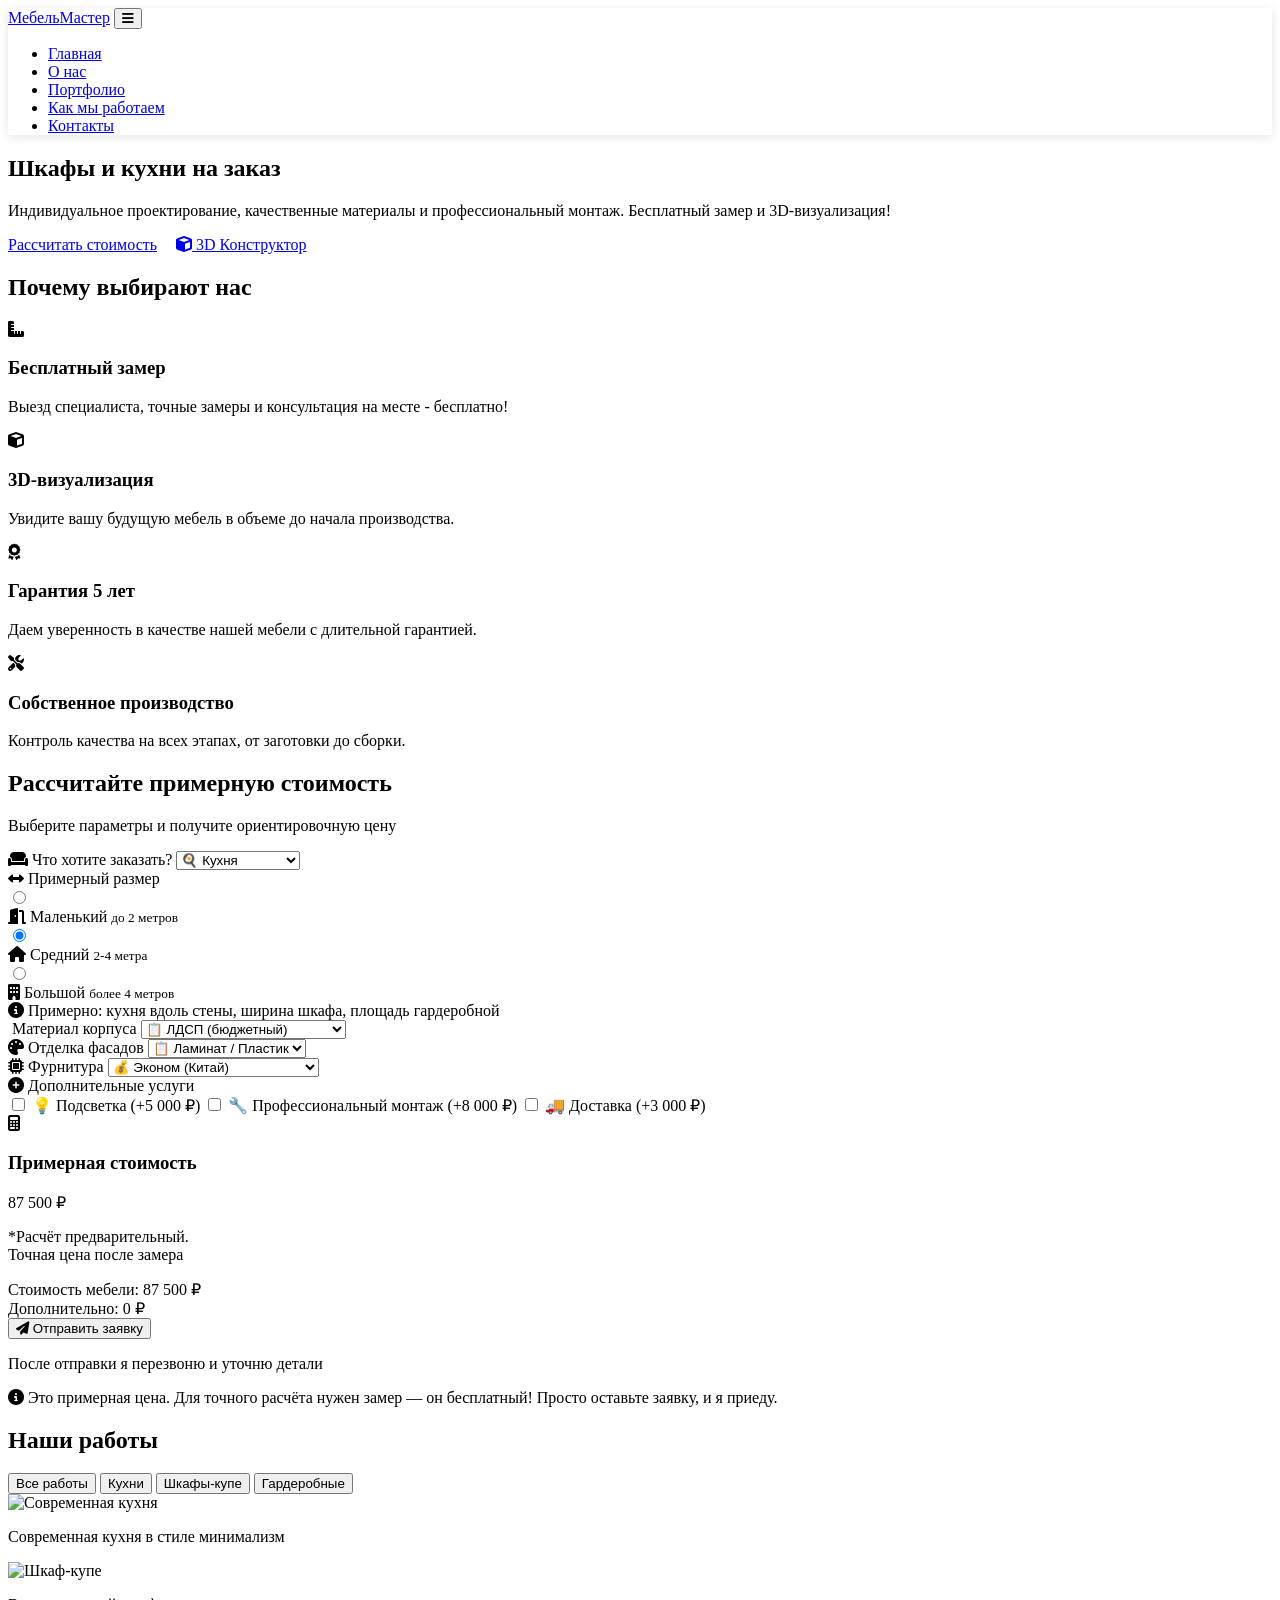
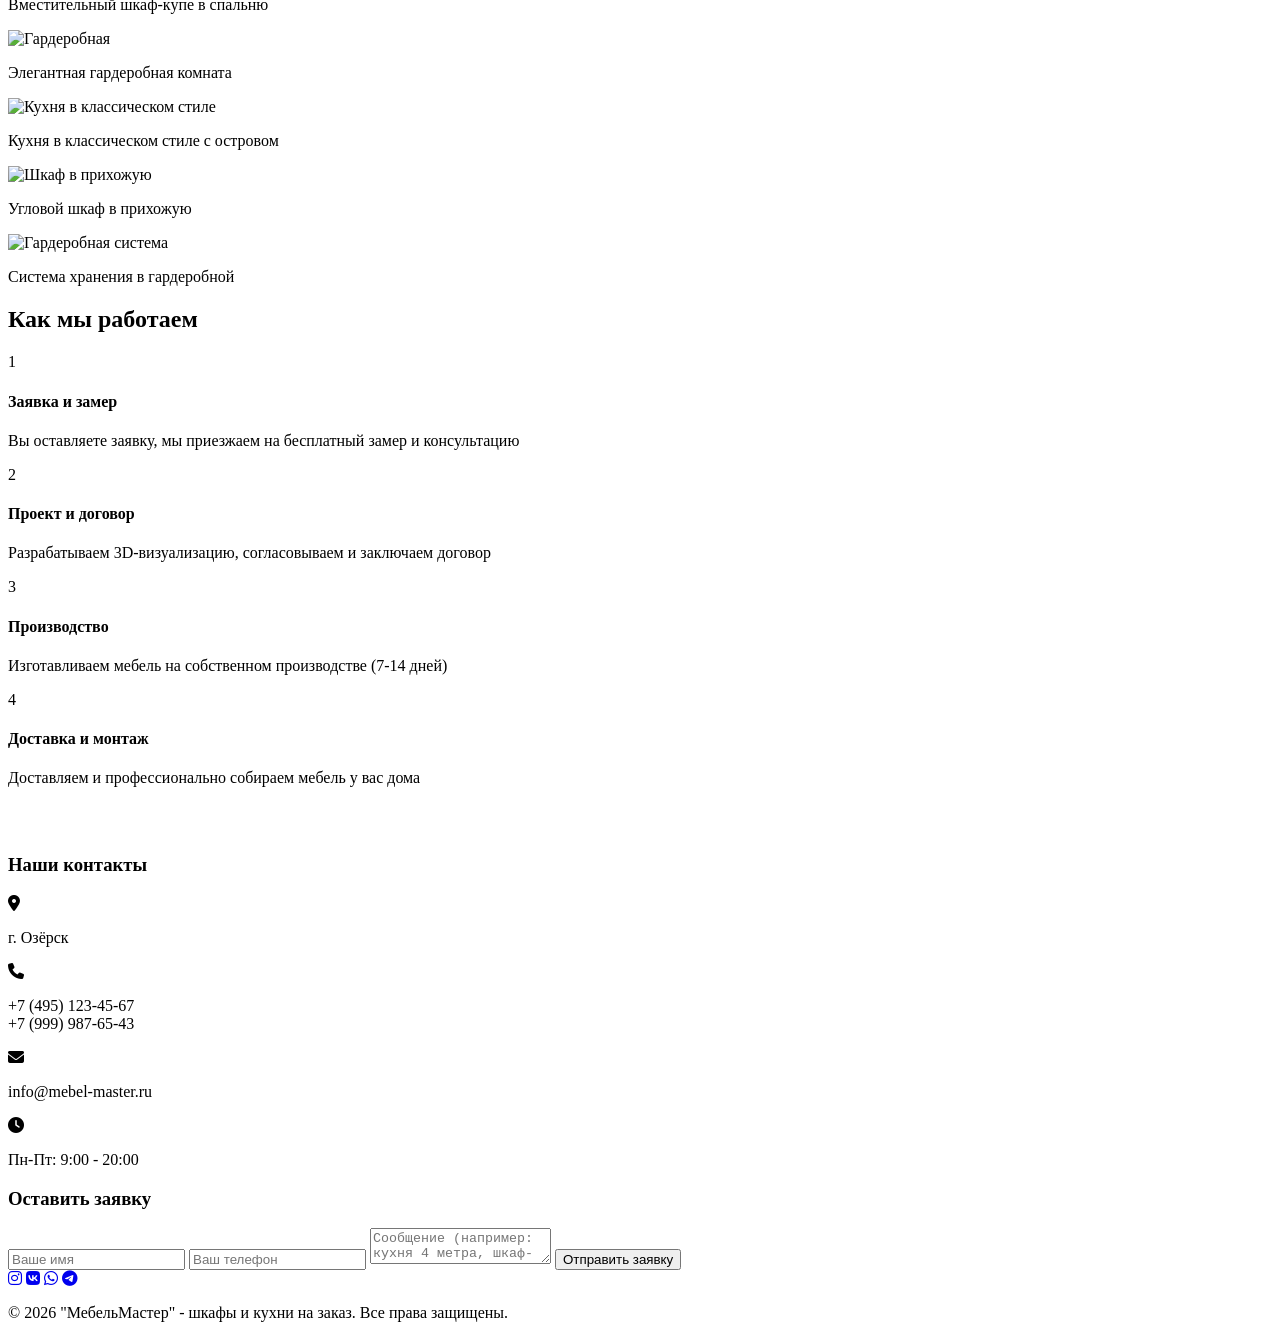
==== index.html @ 9da6928b "Change css ref" ====
<!DOCTYPE html>
<html lang="ru">
<head>
    <meta charset="UTF-8">
    <meta name="viewport" content="width=device-width, initial-scale=1.0">
    <title>МебельМастер - Шкафы и кухни на заказ</title>
    <link rel="stylesheet" href="https://cdnjs.cloudflare.com/ajax/libs/font-awesome/6.4.0/css/all.min.css">
    <link rel="stylesheet" href="CSS/style.css">
</head>
<body>
    <!-- Шапка -->
    <header>
        <div class="container header-container">
            <a href="#" class="logo">Мебель<span>Мастер</span></a>
            
            <button class="mobile-menu-btn" id="mobileMenuBtn">
                <i class="fas fa-bars"></i>
            </button>
            
            <ul class="nav-links" id="navLinks">
                <li><a href="#home">Главная</a></li>
                <li><a href="#about">О нас</a></li>
                <li><a href="#portfolio">Портфолио</a></li>
                <li><a href="#process">Как мы работаем</a></li>
                <li><a href="#contact">Контакты</a></li>
            </ul>
        </div>
    </header>

    <!-- Главный баннер -->
    <section class="hero" id="home">
        <div class="container">
            <h1>Шкафы и кухни на заказ</h1>
            <p>Индивидуальное проектирование, качественные материалы и профессиональный монтаж. Бесплатный замер и 3D-визуализация!</p>
            <a href="#contact" class="btn">Рассчитать стоимость</a>
            <a href="constructor.html" class="btn btn-secondary" style="margin-left: 15px;">
                <i class="fas fa-cube"></i> 3D Конструктор
            </a>
        </div>
    </section>

    <!-- Преимущества -->
    <section class="features" id="about">
        <div class="container">
            <h2 class="section-title">Почему выбирают нас</h2>
            <div class="features-grid">
                <div class="feature-card">
                    <div class="feature-icon">
                        <i class="fas fa-ruler-combined"></i>
                    </div>
                    <h3>Бесплатный замер</h3>
                    <p>Выезд специалиста, точные замеры и консультация на месте - бесплатно!</p>
                </div>
                <div class="feature-card">
                    <div class="feature-icon">
                        <i class="fas fa-cube"></i>
                    </div>
                    <h3>3D-визуализация</h3>
                    <p>Увидите вашу будущую мебель в объеме до начала производства.</p>
                </div>
                <div class="feature-card">
                    <div class="feature-icon">
                        <i class="fas fa-award"></i>
                    </div>
                    <h3>Гарантия 5 лет</h3>
                    <p>Даем уверенность в качестве нашей мебели с длительной гарантией.</p>
                </div>
                <div class="feature-card">
                    <div class="feature-icon">
                        <i class="fas fa-tools"></i>
                    </div>
                    <h3>Собственное производство</h3>
                    <p>Контроль качества на всех этапах, от заготовки до сборки.</p>
                </div>
            </div>
        </div>
    </section>

    <!-- Калькулятор стоимости -->
    <section class="calculator-section" id="calculator">
        <div class="container">
            <h2 class="section-title">Рассчитайте <span class="highlight">примерную стоимость</span></h2>
            <p class="section-subtitle">Выберите параметры и получите ориентировочную цену</p>
            
            <div class="calculator-container">
                <div class="calculator-form">
                    <div class="calc-group">
                        <label for="productType"><i class="fas fa-couch"></i> Что хотите заказать?</label>
                        <select id="productType">
                            <option value="kitchen">🍳 Кухня</option>
                            <option value="wardrobe">🚪 Шкаф-купе</option>
                            <option value="dressing">👗 Гардеробная</option>
                            <option value="hallway">🚪 Прихожая</option>
                        </select>
                    </div>
                    
                    <div class="calc-group">
                        <label><i class="fas fa-arrows-alt-h"></i> Примерный размер</label>
                        <div class="size-options">
                            <label class="size-option">
                                <input type="radio" name="sizeRadio" value="small" data-size="2">
                                <div class="size-option-content">
                                    <i class="fas fa-door-open"></i>
                                    <span>Маленький</span>
                                    <small>до 2 метров</small>
                                </div>
                            </label>
                            <label class="size-option">
                                <input type="radio" name="sizeRadio" value="medium" data-size="3.5" checked>
                                <div class="size-option-content">
                                    <i class="fas fa-home"></i>
                                    <span>Средний</span>
                                    <small>2-4 метра</small>
                                </div>
                            </label>
                            <label class="size-option">
                                <input type="radio" name="sizeRadio" value="large" data-size="6">
                                <div class="size-option-content">
                                    <i class="fas fa-building"></i>
                                    <span>Большой</span>
                                    <small>более 4 метров</small>
                                </div>
                            </label>
                        </div>
                        <div class="size-hint">
                            <i class="fas fa-info-circle"></i>
                            <span>Примерно: кухня вдоль стены, ширина шкафа, площадь гардеробной</span>
                        </div>
                    </div>
                    
                    <div class="calc-group">
                        <label for="material"><i class="fas fa-wood"></i> Материал корпуса</label>
                        <select id="material">
                            <option value="ldsp">📋 ЛДСП (бюджетный)</option>
                            <option value="mdf">✨ МДФ (качественный)</option>
                            <option value="massive">🌳 Массив дерева (премиум)</option>
                        </select>
                    </div>
                    
                    <div class="calc-group">
                        <label for="facade"><i class="fas fa-palette"></i> Отделка фасадов</label>
                        <select id="facade">
                            <option value="ldsp">📋 Ламинат / Пластик</option>
                            <option value="mdf_pvc">🎨 Пленка ПВХ</option>
                            <option value="mdf_enamel">✨ Краска (эмаль)</option>
                            <option value="glass">🪞 Стекло / Зеркало</option>
                        </select>
                    </div>
                    
                    <div class="calc-group">
                        <label for="fittings"><i class="fas fa-microchip"></i> Фурнитура</label>
                        <select id="fittings">
                            <option value="economy">💰 Эконом (Китай)</option>
                            <option value="standard">⭐ Стандарт (Турция/Польша)</option>
                            <option value="premium">💎 Премиум (Blum, Hettich)</option>
                        </select>
                    </div>
                    
                    <div class="calc-group">
                        <label><i class="fas fa-plus-circle"></i> Дополнительные услуги</label>
                        <div class="checkbox-group">
                            <label class="checkbox-label">
                                <input type="checkbox" id="lighting"> 💡 Подсветка (+5 000 ₽)
                            </label>
                            <label class="checkbox-label">
                                <input type="checkbox" id="installation"> 🔧 Профессиональный монтаж (+8 000 ₽)
                            </label>
                            <label class="checkbox-label">
                                <input type="checkbox" id="delivery"> 🚚 Доставка (+3 000 ₽)
                            </label>
                        </div>
                    </div>
                </div>
                
                <div class="calculator-result">
                    <div class="result-header">
                        <i class="fas fa-calculator"></i>
                        <h3>Примерная стоимость</h3>
                    </div>
                    <div class="result-price">
                        <span class="price-amount" id="totalPrice">0</span>
                        <span class="price-currency">₽</span>
                    </div>
                    <p class="result-note">*Расчёт предварительный.<br>Точная цена после замера</p>
                    <div class="price-details" id="priceDetails">
                        <div class="detail-item">
                            <span>Стоимость мебели:</span>
                            <span id="basePrice">0 ₽</span>
                        </div>
                        <div class="detail-item">
                            <span>Дополнительно:</span>
                            <span id="optionsPrice">0 ₽</span>
                        </div>
                    </div>
                    <button class="btn" id="sendCalcRequest">
                        <i class="fas fa-paper-plane"></i> Отправить заявку
                    </button>
                    <p class="result-action">После отправки я перезвоню и уточню детали</p>
                </div>
            </div>
            
            <div class="calculator-note">
                <p><i class="fas fa-info-circle"></i> Это примерная цена. Для точного расчёта нужен замер — он бесплатный! Просто оставьте заявку, и я приеду.</p>
            </div>
        </div>
    </section>

    <!-- Портфолио -->
    <section class="portfolio" id="portfolio">
        <div class="container">
            <h2 class="section-title">Наши работы</h2>
            <div class="portfolio-filter">
                <button class="filter-btn active" data-filter="all">Все работы</button>
                <button class="filter-btn" data-filter="kitchen">Кухни</button>
                <button class="filter-btn" data-filter="wardrobe">Шкафы-купе</button>
                <button class="filter-btn" data-filter="dressing">Гардеробные</button>
            </div>
            <div class="portfolio-grid">
                <div class="portfolio-item" data-category="kitchen">
                    <img src="https://images.unsplash.com/photo-1556909114-f6e7ad7d3136?ixlib=rb-4.0.3&auto=format&fit=crop&w=600&q=80" alt="Современная кухня">
                    <p>Современная кухня в стиле минимализм</p>
                </div>
                <div class="portfolio-item" data-category="wardrobe">
                    <img src="https://images.unsplash.com/photo-1586023492125-27b2c045efd7?ixlib=rb-4.0.3&auto=format&fit=crop&w=600&q=80" alt="Шкаф-купе">
                    <p>Вместительный шкаф-купе в спальню</p>
                </div>
                <div class="portfolio-item" data-category="dressing">
                    <img src="https://images.unsplash.com/photo-1595428774223-ef52624120d2?ixlib=rb-4.0.3&auto=format&fit=crop&w=600&q=80" alt="Гардеробная">
                    <p>Элегантная гардеробная комната</p>
                </div>
                <div class="portfolio-item" data-category="kitchen">
                    <img src="https://images.unsplash.com/photo-1556909172-54557c7e4fb7?ixlib=rb-4.0.3&auto=format&fit=crop&w=600&q=80" alt="Кухня в классическом стиле">
                    <p>Кухня в классическом стиле с островом</p>
                </div>
                <div class="portfolio-item" data-category="wardrobe">
                    <img src="https://images.unsplash.com/photo-1524758631624-e2822e304c36?ixlib=rb-4.0.3&auto=format&fit=crop&w=600&q=80" alt="Шкаф в прихожую">
                    <p>Угловой шкаф в прихожую</p>
                </div>
                <div class="portfolio-item" data-category="dressing">
                    <img src="https://images.unsplash.com/photo-1598300042247-d088f8ab3a91?ixlib=rb-4.0.3&auto=format&fit=crop&w=600&q=80" alt="Гардеробная система">
                    <p>Система хранения в гардеробной</p>
                </div>
            </div>
        </div>
    </section>

    <!-- Процесс работы -->
    <section class="process" id="process">
        <div class="container">
            <h2 class="section-title">Как мы работаем</h2>
            <div class="process-steps">
                <div class="step">
                    <div class="step-number">1</div>
                    <h4>Заявка и замер</h4>
                    <p>Вы оставляете заявку, мы приезжаем на бесплатный замер и консультацию</p>
                </div>
                <div class="step">
                    <div class="step-number">2</div>
                    <h4>Проект и договор</h4>
                    <p>Разрабатываем 3D-визуализацию, согласовываем и заключаем договор</p>
                </div>
                <div class="step">
                    <div class="step-number">3</div>
                    <h4>Производство</h4>
                    <p>Изготавливаем мебель на собственном производстве (7-14 дней)</p>
                </div>
                <div class="step">
                    <div class="step-number">4</div>
                    <h4>Доставка и монтаж</h4>
                    <p>Доставляем и профессионально собираем мебель у вас дома</p>
                </div>
            </div>
        </div>
    </section>

    <!-- Контакты -->
    <section class="contact" id="contact">
        <div class="container">
            <h2 class="section-title" style="color: white;">Свяжитесь с нами</h2>
            <div class="contact-container">
                <div class="contact-info">
                    <h3>Наши контакты</h3>
                    <div class="contact-item">
                        <div class="contact-icon">
                            <i class="fas fa-map-marker-alt"></i>
                        </div>
                        <p>г. Озёрск</p>
                    </div>
                    <div class="contact-item">
                        <div class="contact-icon">
                            <i class="fas fa-phone"></i>
                        </div>
                        <p>+7 (495) 123-45-67<br>+7 (999) 987-65-43</p>
                    </div>
                    <div class="contact-item">
                        <div class="contact-icon">
                            <i class="fas fa-envelope"></i>
                        </div>
                        <p>info@mebel-master.ru</p>
                    </div>
                    <div class="contact-item">
                        <div class="contact-icon">
                            <i class="fas fa-clock"></i>
                        </div>
                        <p>Пн-Пт: 9:00 - 20:00</p>
                    </div>
                </div>
                <div class="contact-form">
                    <h3>Оставить заявку</h3>
                    <form id="contactForm">
                        <input type="text" placeholder="Ваше имя" required>
                        <input type="tel" placeholder="Ваш телефон" required>
                        <textarea placeholder="Сообщение (например: кухня 4 метра, шкаф-купе в спальню)"></textarea>
                        <button type="submit" class="btn">Отправить заявку</button>
                    </form>
                </div>
            </div>
        </div>
    </section>

    <!-- Футер -->
    <footer>
        <div class="container">
            <div class="social-links">
                <a href="#"><i class="fab fa-instagram"></i></a>
                <a href="#"><i class="fab fa-vk"></i></a>
                <a href="#"><i class="fab fa-whatsapp"></i></a>
                <a href="#"><i class="fab fa-telegram"></i></a>
            </div>
            <p class="copyright">
                © 2026 "МебельМастер" - шкафы и кухни на заказ. Все права защищены.
            </p>
        </div>
    </footer>

    <script src="script/script.js"></script>
</body>
</html>
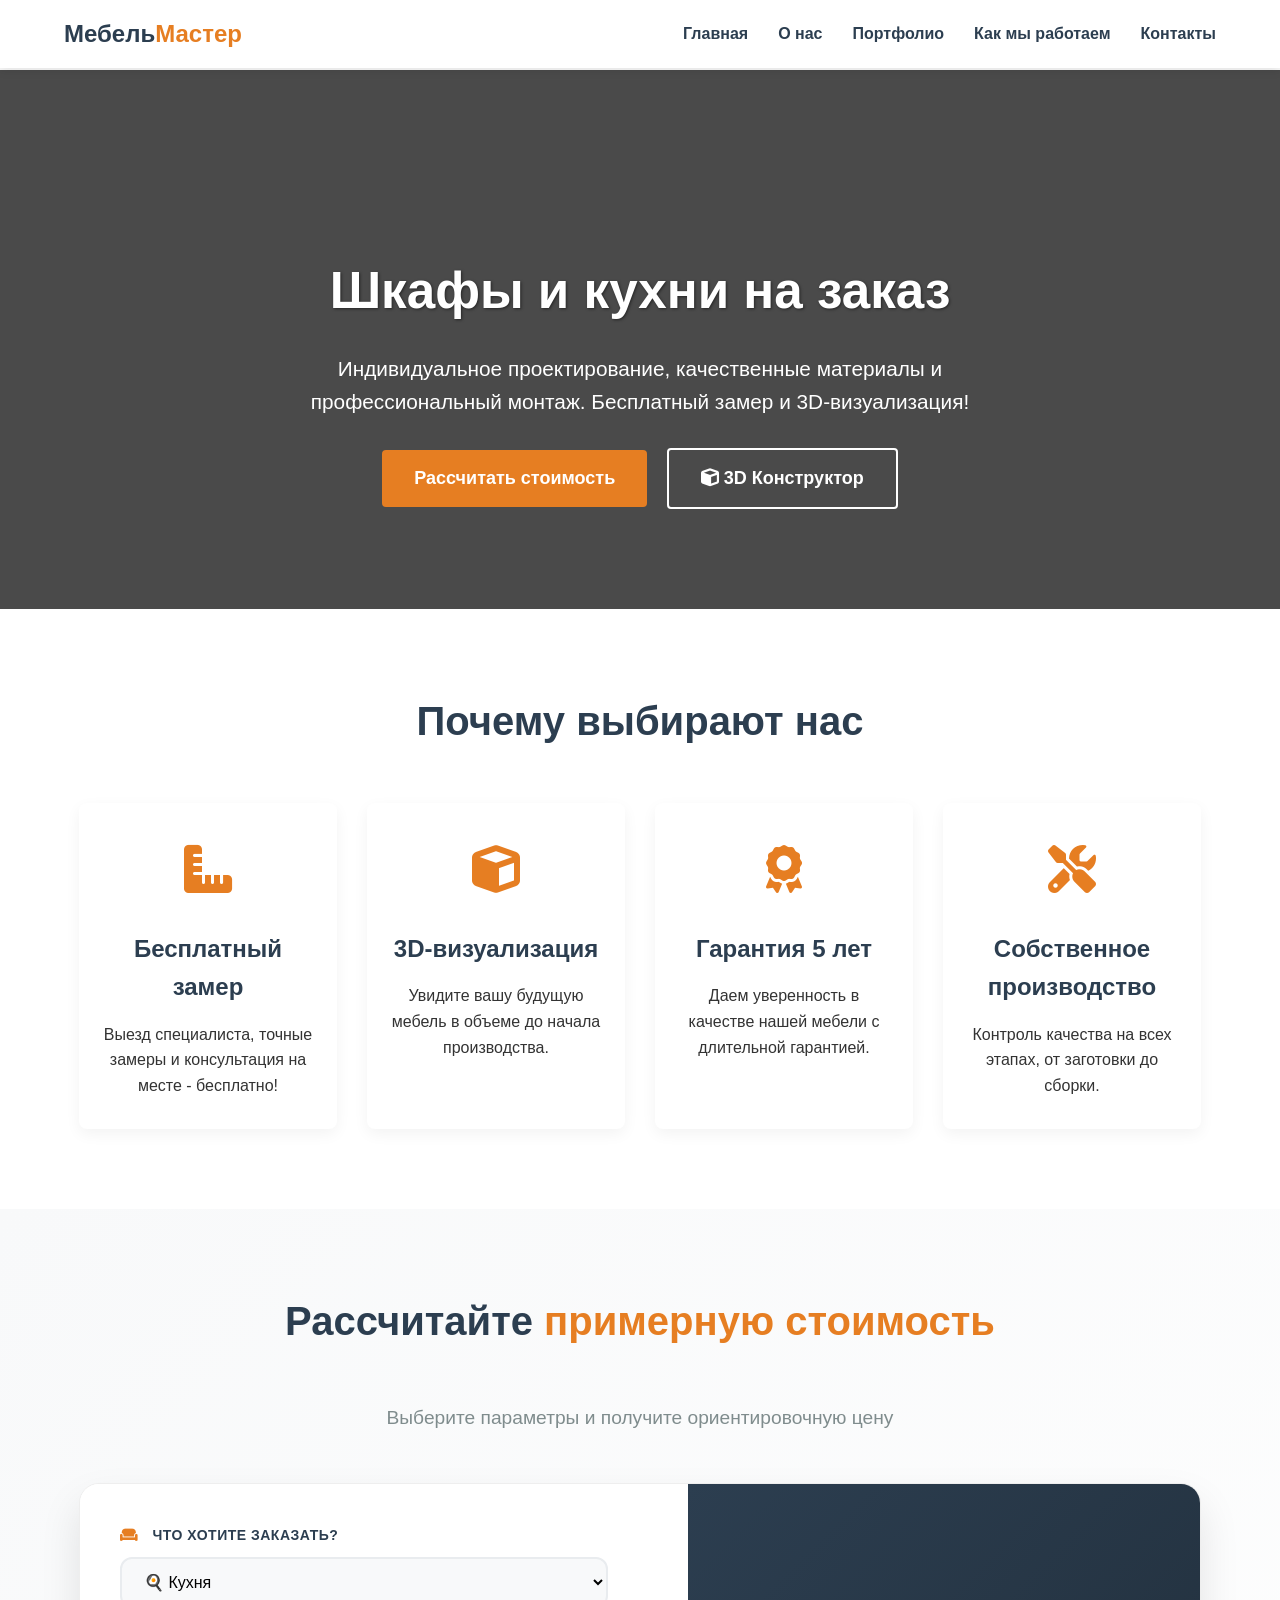
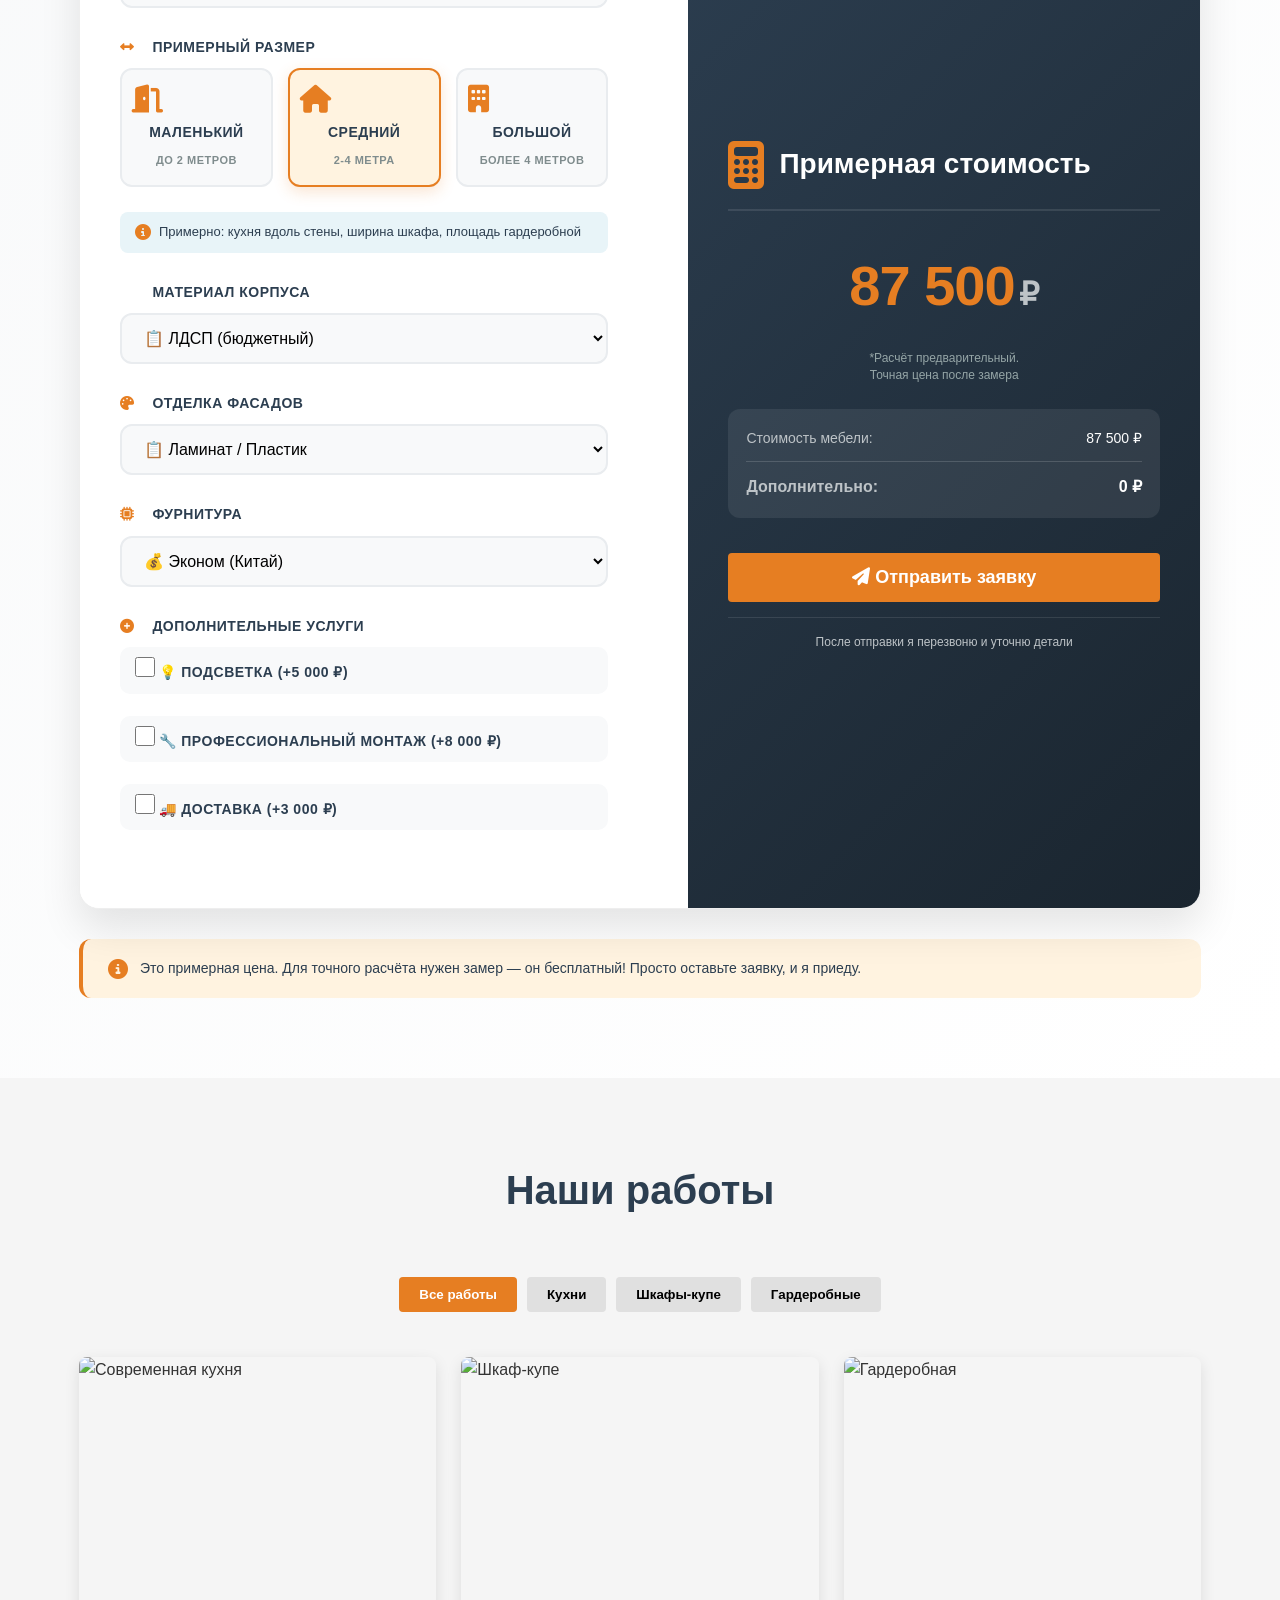
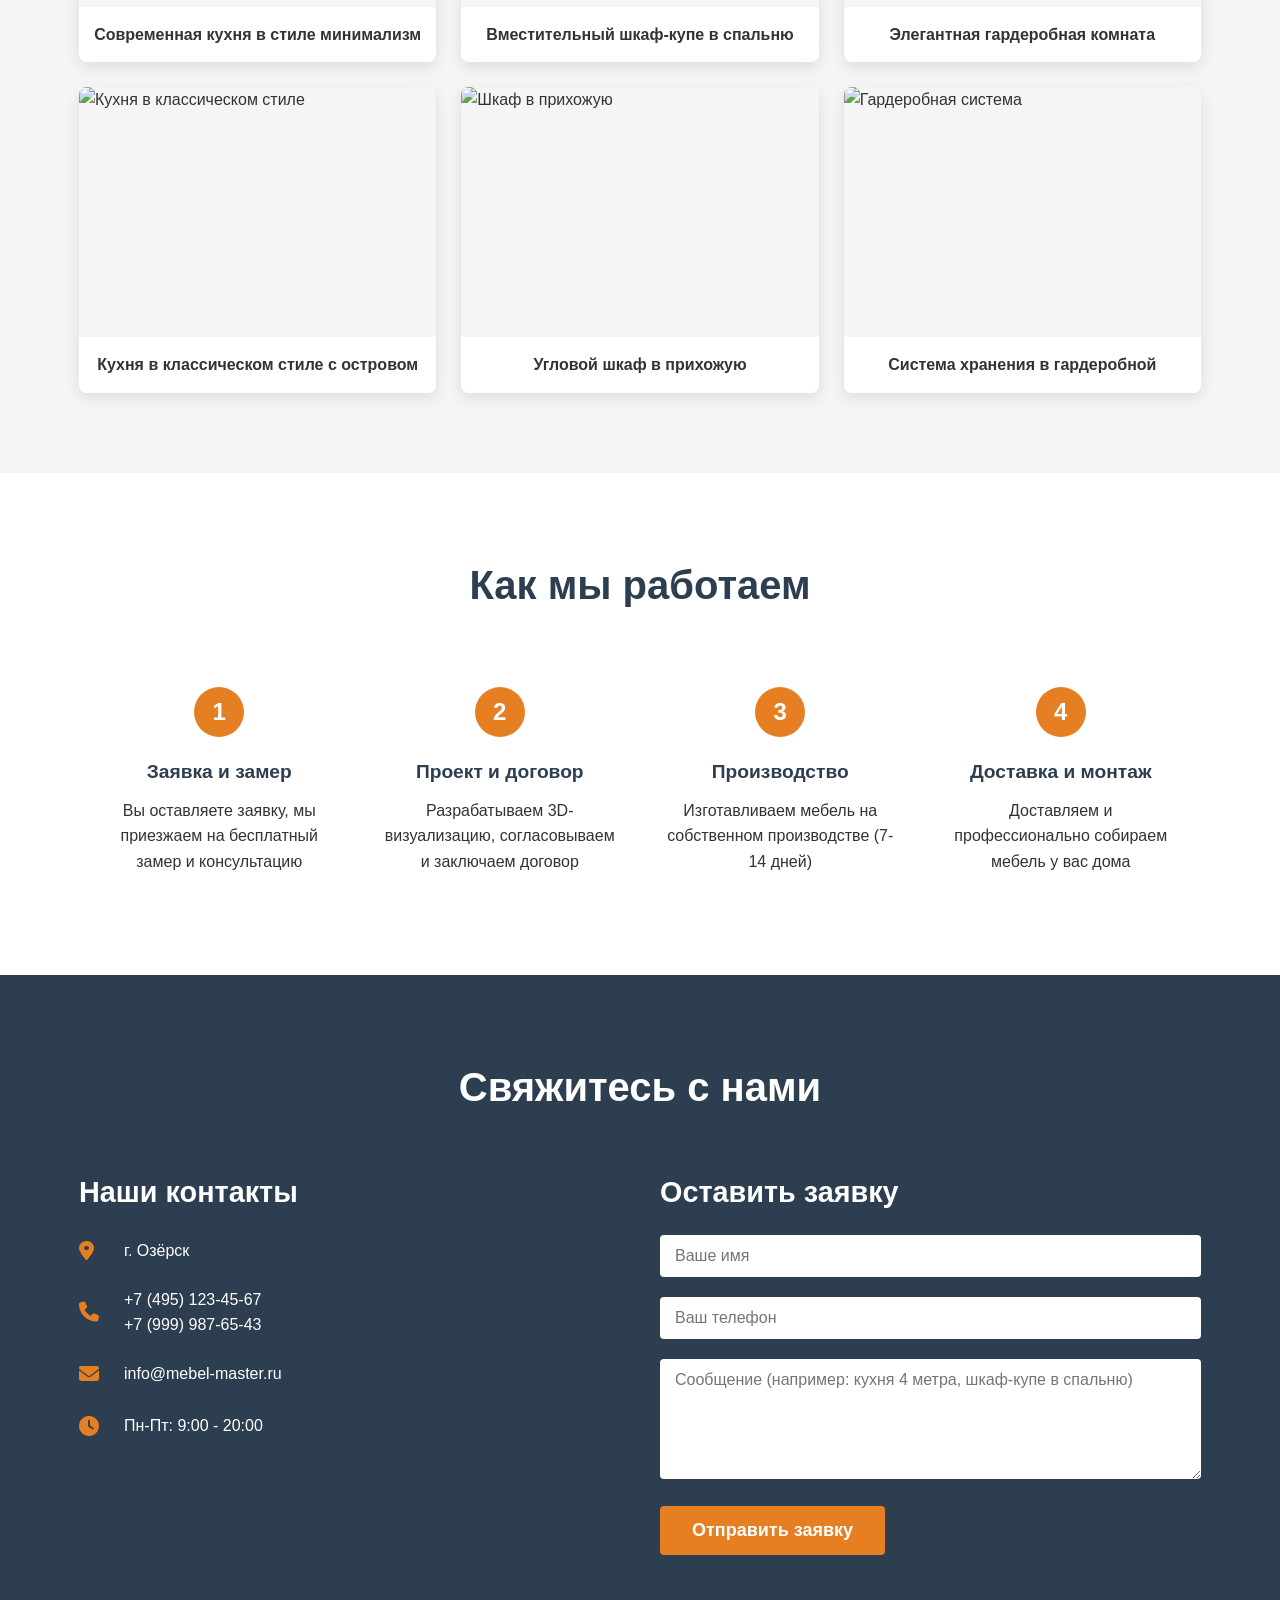
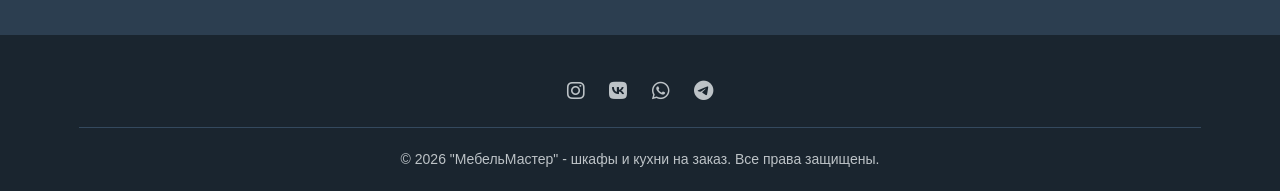
==== commit cc011c72: "new_change" ====
--- a/index.html
+++ b/index.html
@@ -5,7 +5,7 @@
     <meta name="viewport" content="width=device-width, initial-scale=1.0">
     <title>МебельМастер - Шкафы и кухни на заказ</title>
     <link rel="stylesheet" href="https://cdnjs.cloudflare.com/ajax/libs/font-awesome/6.4.0/css/all.min.css">
-    <link rel="stylesheet" href="CSS/style.css">
+    <link rel="stylesheet" href="css/style.css">
 </head>
 <body>
     <!-- Шапка -->
--- a/css/style.css
+++ b/css/style.css
@@ -0,0 +1,1092 @@
+/* Основные стили */
+* {
+    margin: 0;
+    padding: 0;
+    box-sizing: border-box;
+    font-family: 'Segoe UI', Tahoma, Geneva, Verdana, sans-serif;
+}
+
+body {
+    line-height: 1.6;
+    color: #333;
+    background-color: #f9f9f9;
+}
+
+.container {
+    width: 90%;
+    max-width: 1200px;
+    margin: 0 auto;
+    padding: 0 15px;
+}
+
+/* Шапка */
+header {
+    background-color: rgba(255, 255, 255, 0.95);
+    box-shadow: 0 2px 10px rgba(0, 0, 0, 0.1);
+    position: fixed;
+    width: 100%;
+    top: 0;
+    z-index: 1000;
+}
+
+.header-container {
+    display: flex;
+    justify-content: space-between;
+    align-items: center;
+    padding: 15px 0;
+}
+
+.logo {
+    font-size: 24px;
+    font-weight: 700;
+    color: #2c3e50;
+    text-decoration: none;
+}
+
+.logo span {
+    color: #e67e22;
+}
+
+.nav-links {
+    display: flex;
+    list-style: none;
+}
+
+.nav-links li {
+    margin-left: 30px;
+}
+
+.nav-links a {
+    text-decoration: none;
+    color: #2c3e50;
+    font-weight: 600;
+    font-size: 16px;
+    transition: color 0.3s;
+}
+
+.nav-links a:hover {
+    color: #e67e22;
+}
+
+.mobile-menu-btn {
+    display: none;
+    font-size: 24px;
+    background: none;
+    border: none;
+    color: #2c3e50;
+    cursor: pointer;
+}
+
+/* Главный баннер */
+.hero {
+    background: linear-gradient(rgba(0, 0, 0, 0.7), rgba(0, 0, 0, 0.7)), url('https://images.unsplash.com/photo-1556909114-f6e7ad7d3136?ixlib=rb-4.0.3&auto=format&fit=crop&w=1950&q=80');
+    background-size: cover;
+    background-position: center;
+    color: white;
+    text-align: center;
+    padding: 180px 0 100px;
+    margin-top: 70px;
+}
+
+.hero h1 {
+    font-size: 3.2rem;
+    margin-bottom: 20px;
+    text-shadow: 1px 1px 3px rgba(0, 0, 0, 0.5);
+}
+
+.hero p {
+    font-size: 1.3rem;
+    max-width: 700px;
+    margin: 0 auto 30px;
+}
+
+.btn {
+    display: inline-block;
+    background-color: #e67e22;
+    color: white;
+    padding: 14px 32px;
+    border-radius: 4px;
+    text-decoration: none;
+    font-weight: 600;
+    font-size: 18px;
+    transition: background-color 0.3s, transform 0.3s;
+    border: none;
+    cursor: pointer;
+}
+
+.btn:hover {
+    background-color: #d35400;
+    transform: translateY(-3px);
+}
+
+.hero .btn-secondary {
+    background-color: transparent;
+    border: 2px solid white;
+    margin-left: 15px;
+}
+
+.hero .btn-secondary:hover {
+    background-color: white;
+    color: #e67e22;
+    transform: translateY(-3px);
+}
+
+/* Секция преимуществ */
+.features {
+    padding: 80px 0;
+    background-color: white;
+}
+
+.section-title {
+    text-align: center;
+    font-size: 2.5rem;
+    margin-bottom: 50px;
+    color: #2c3e50;
+}
+
+.features-grid {
+    display: grid;
+    grid-template-columns: repeat(auto-fit, minmax(250px, 1fr));
+    gap: 30px;
+}
+
+.feature-card {
+    text-align: center;
+    padding: 30px 20px;
+    border-radius: 8px;
+    box-shadow: 0 5px 15px rgba(0, 0, 0, 0.05);
+    transition: transform 0.3s;
+    background-color: #fff;
+}
+
+.feature-card:hover {
+    transform: translateY(-10px);
+}
+
+.feature-icon {
+    font-size: 48px;
+    color: #e67e22;
+    margin-bottom: 20px;
+}
+
+.feature-card h3 {
+    font-size: 1.5rem;
+    margin-bottom: 15px;
+    color: #2c3e50;
+}
+
+/* ========== КАЛЬКУЛЯТОР СТОИМОСТИ ========== */
+.calculator-section {
+    padding: 80px 0;
+    background: linear-gradient(135deg, #f8f9fa 0%, #fff 100%);
+}
+
+.highlight {
+    color: #e67e22;
+}
+
+.section-subtitle {
+    text-align: center;
+    color: #7f8c8d;
+    margin-bottom: 50px;
+    font-size: 1.2rem;
+    max-width: 700px;
+    margin-left: auto;
+    margin-right: auto;
+}
+
+.calculator-container {
+    display: grid;
+    grid-template-columns: 1fr 0.9fr;
+    gap: 40px;
+    background: white;
+    border-radius: 20px;
+    overflow: hidden;
+    box-shadow: 0 20px 40px rgba(0, 0, 0, 0.1);
+    border: 1px solid #eee;
+}
+
+.calculator-form {
+    padding: 40px;
+    background: white;
+}
+
+.calc-group {
+    margin-bottom: 28px;
+}
+
+.calc-group label {
+    display: block;
+    margin-bottom: 10px;
+    font-weight: 700;
+    color: #2c3e50;
+    font-size: 14px;
+    text-transform: uppercase;
+    letter-spacing: 0.5px;
+}
+
+.calc-group label i {
+    color: #e67e22;
+    margin-right: 8px;
+    width: 20px;
+}
+
+.calc-group select,
+.calc-group input[type="range"] {
+    width: 100%;
+    padding: 14px 18px;
+    border: 2px solid #e9ecef;
+    border-radius: 12px;
+    font-size: 16px;
+    transition: all 0.3s;
+    background: #f8f9fa;
+    cursor: pointer;
+}
+
+.calc-group select:hover,
+.calc-group input[type="range"]:hover {
+    border-color: #e67e22;
+}
+
+.calc-group select:focus,
+.calc-group input[type="range"]:focus {
+    outline: none;
+    border-color: #e67e22;
+    background: white;
+    box-shadow: 0 0 0 3px rgba(230, 126, 34, 0.1);
+}
+
+/* Стилизация ползунка range */
+.calc-group input[type="range"] {
+    -webkit-appearance: none;
+    appearance: none;
+    height: 6px;
+    background: #e9ecef;
+    border-radius: 3px;
+    padding: 0;
+}
+
+.calc-group input[type="range"]::-webkit-slider-thumb {
+    -webkit-appearance: none;
+    width: 20px;
+    height: 20px;
+    background: #e67e22;
+    border-radius: 50%;
+    cursor: pointer;
+    box-shadow: 0 2px 6px rgba(0, 0, 0, 0.2);
+    border: none;
+}
+
+.calc-group input[type="range"]::-webkit-slider-thumb:hover {
+    transform: scale(1.2);
+}
+
+.size-value {
+    text-align: center;
+    margin-top: 12px;
+    font-size: 16px;
+    font-weight: 600;
+}
+
+#sizeValue {
+    font-size: 28px;
+    font-weight: 800;
+    color: #e67e22;
+    background: #fff3e0;
+    padding: 4px 12px;
+    border-radius: 30px;
+    display: inline-block;
+    margin-right: 8px;
+}
+
+#sizeUnit {
+    font-size: 14px;
+    color: #7f8c8d;
+}
+
+/* Чекбоксы */
+.checkbox-group {
+    display: flex;
+    flex-direction: column;
+    gap: 12px;
+}
+
+.checkbox-label {
+    display: flex;
+    align-items: center;
+    gap: 12px;
+    cursor: pointer;
+    font-weight: 500;
+    text-transform: none;
+    font-size: 15px;
+    color: #2c3e50;
+    padding: 10px 15px;
+    background: #f8f9fa;
+    border-radius: 10px;
+    transition: all 0.3s;
+}
+
+.checkbox-label:hover {
+    background: #fff3e0;
+}
+
+.checkbox-label input[type="checkbox"] {
+    width: 20px;
+    height: 20px;
+    cursor: pointer;
+    accent-color: #e67e22;
+    margin: 0;
+}
+
+/* Блок результата */
+.calculator-result {
+    background: linear-gradient(135deg, #2c3e50 0%, #1a252f 100%);
+    color: white;
+    padding: 40px;
+    display: flex;
+    flex-direction: column;
+    justify-content: center;
+}
+
+.result-header {
+    display: flex;
+    align-items: center;
+    gap: 15px;
+    margin-bottom: 30px;
+    padding-bottom: 20px;
+    border-bottom: 2px solid rgba(255, 255, 255, 0.1);
+}
+
+.result-header i {
+    font-size: 48px;
+    color: #e67e22;
+}
+
+.result-header h3 {
+    font-size: 28px;
+    margin: 0;
+    font-weight: 700;
+}
+
+.result-price {
+    margin-bottom: 20px;
+    text-align: center;
+}
+
+.price-amount {
+    font-size: 56px;
+    font-weight: 800;
+    color: #e67e22;
+    letter-spacing: -1px;
+}
+
+.price-currency {
+    font-size: 32px;
+    font-weight: 600;
+    color: #bdc3c7;
+}
+
+.result-note {
+    font-size: 12px;
+    color: #95a5a6;
+    margin-bottom: 25px;
+    text-align: center;
+    line-height: 1.4;
+}
+
+.price-details {
+    background: rgba(255, 255, 255, 0.08);
+    border-radius: 12px;
+    padding: 18px;
+    margin-bottom: 25px;
+}
+
+.detail-item {
+    display: flex;
+    justify-content: space-between;
+    margin-bottom: 12px;
+    font-size: 14px;
+}
+
+.detail-item:last-child {
+    margin-bottom: 0;
+    padding-top: 12px;
+    border-top: 1px solid rgba(255, 255, 255, 0.15);
+    font-weight: 700;
+    font-size: 16px;
+}
+
+.detail-item span:first-child {
+    color: #bdc3c7;
+}
+
+.detail-item span:last-child {
+    color: white;
+}
+
+/* Кнопка отправки в калькуляторе */
+.calculator-result .btn {
+    width: 100%;
+    text-align: center;
+    background-color: #e67e22;
+    margin-top: 10px;
+}
+
+.calculator-result .btn:hover {
+    background-color: #d35400;
+    transform: translateY(-2px);
+}
+
+.calculator-note {
+    margin-top: 30px;
+    padding: 18px 25px;
+    background: #fff3e0;
+    border-left: 4px solid #e67e22;
+    border-radius: 12px;
+}
+
+.calculator-note p {
+    margin: 0;
+    display: flex;
+    align-items: center;
+    gap: 12px;
+    color: #2c3e50;
+    font-size: 14px;
+}
+
+.calculator-note i {
+    color: #e67e22;
+    font-size: 20px;
+}
+
+/* Кнопка на главном экране */
+.hero .btn-secondary {
+    background-color: transparent;
+    border: 2px solid white;
+    margin-left: 15px;
+}
+
+.hero .btn-secondary:hover {
+    background-color: white;
+    color: #e67e22;
+    transform: translateY(-3px);
+}
+
+/* Адаптивность для калькулятора */
+@media (max-width: 992px) {
+    .calculator-container {
+        grid-template-columns: 1fr;
+    }
+    
+    .calculator-result {
+        order: -1;
+    }
+}
+
+@media (max-width: 768px) {
+    .price-amount {
+        font-size: 40px;
+    }
+    
+    .result-header h3 {
+        font-size: 22px;
+    }
+    
+    .calculator-form {
+        padding: 25px;
+    }
+    
+    .hero .btn-secondary {
+        margin-left: 0;
+        margin-top: 15px;
+        display: inline-block;
+    }
+    
+    .calc-group select,
+    .calc-group input[type="range"] {
+        padding: 12px 15px;
+    }
+}
+
+@media (max-width: 480px) {
+    .price-amount {
+        font-size: 32px;
+    }
+    
+    .result-header i {
+        font-size: 36px;
+    }
+    
+    .result-header h3 {
+        font-size: 18px;
+    }
+}
+
+/* Портфолио */
+.portfolio {
+    padding: 80px 0;
+    background-color: #f5f5f5;
+}
+
+.portfolio-filter {
+    display: flex;
+    justify-content: center;
+    margin-bottom: 40px;
+    flex-wrap: wrap;
+}
+
+.filter-btn {
+    padding: 10px 20px;
+    margin: 5px;
+    background-color: #e0e0e0;
+    border: none;
+    border-radius: 4px;
+    cursor: pointer;
+    font-weight: 600;
+    transition: all 0.3s;
+}
+
+.filter-btn.active, .filter-btn:hover {
+    background-color: #e67e22;
+    color: white;
+}
+
+.portfolio-grid {
+    display: grid;
+    grid-template-columns: repeat(auto-fill, minmax(300px, 1fr));
+    gap: 25px;
+}
+
+.portfolio-item {
+    border-radius: 8px;
+    overflow: hidden;
+    box-shadow: 0 5px 15px rgba(0, 0, 0, 0.1);
+    transition: transform 0.3s;
+}
+
+.portfolio-item:hover {
+    transform: scale(1.03);
+}
+
+.portfolio-item img {
+    width: 100%;
+    height: 250px;
+    object-fit: cover;
+    display: block;
+}
+
+.portfolio-item p {
+    padding: 15px;
+    background-color: white;
+    text-align: center;
+    font-weight: 600;
+}
+
+/* Процесс работы */
+.process {
+    padding: 80px 0;
+    background-color: white;
+}
+
+.process-steps {
+    display: flex;
+    justify-content: space-between;
+    flex-wrap: wrap;
+    margin-top: 50px;
+}
+
+.step {
+    flex: 1;
+    min-width: 180px;
+    text-align: center;
+    padding: 20px;
+    position: relative;
+}
+
+.step-number {
+    width: 50px;
+    height: 50px;
+    background-color: #e67e22;
+    color: white;
+    border-radius: 50%;
+    display: flex;
+    align-items: center;
+    justify-content: center;
+    font-size: 24px;
+    font-weight: 700;
+    margin: 0 auto 20px;
+}
+
+.step h4 {
+    font-size: 1.2rem;
+    margin-bottom: 10px;
+    color: #2c3e50;
+}
+
+/* Контакты */
+.contact {
+    padding: 80px 0;
+    background-color: #2c3e50;
+    color: white;
+}
+
+.contact-container {
+    display: grid;
+    grid-template-columns: repeat(auto-fit, minmax(300px, 1fr));
+    gap: 40px;
+}
+
+.contact-info h3, .contact-form h3 {
+    font-size: 1.8rem;
+    margin-bottom: 20px;
+}
+
+.contact-item {
+    display: flex;
+    align-items: center;
+    margin-bottom: 20px;
+}
+
+.contact-icon {
+    font-size: 20px;
+    color: #e67e22;
+    margin-right: 15px;
+    width: 30px;
+}
+
+.contact-form input, .contact-form textarea {
+    width: 100%;
+    padding: 12px 15px;
+    margin-bottom: 20px;
+    border: none;
+    border-radius: 4px;
+    font-size: 16px;
+}
+
+.contact-form textarea {
+    height: 120px;
+    resize: vertical;
+}
+
+/* Футер */
+footer {
+    background-color: #1a252f;
+    color: #bdc3c7;
+    padding: 40px 0 20px;
+    text-align: center;
+}
+
+.social-links {
+    margin-bottom: 20px;
+}
+
+.social-links a {
+    color: #bdc3c7;
+    font-size: 20px;
+    margin: 0 10px;
+    transition: color 0.3s;
+}
+
+.social-links a:hover {
+    color: #e67e22;
+}
+
+.copyright {
+    font-size: 14px;
+    padding-top: 20px;
+    border-top: 1px solid #34495e;
+}
+
+/* Адаптивность */
+@media (max-width: 768px) {
+    .nav-links {
+        display: none;
+        position: absolute;
+        top: 70px;
+        left: 0;
+        width: 100%;
+        background-color: white;
+        flex-direction: column;
+        padding: 20px;
+        box-shadow: 0 5px 10px rgba(0, 0, 0, 0.1);
+    }
+    
+    .nav-links.active {
+        display: flex;
+    }
+    
+    .nav-links li {
+        margin: 10px 0;
+    }
+    
+    .mobile-menu-btn {
+        display: block;
+    }
+    
+    .hero h1 {
+        font-size: 2.5rem;
+    }
+    
+    .hero p {
+        font-size: 1.1rem;
+    }
+    
+    .process-steps {
+        flex-direction: column;
+    }
+    
+    .step {
+        margin-bottom: 30px;
+    }
+}
+
+/* Стили для выбора размера */
+.size-options {
+    display: grid;
+    grid-template-columns: repeat(3, 1fr);
+    gap: 15px;
+    margin-bottom: 15px;
+}
+
+.size-option {
+    cursor: pointer;
+}
+
+.size-option input[type="radio"] {
+    display: none;
+}
+
+.size-option-content {
+    text-align: center;
+    padding: 15px 10px;
+    background: #f8f9fa;
+    border: 2px solid #e9ecef;
+    border-radius: 12px;
+    transition: all 0.3s;
+    cursor: pointer;
+}
+
+.size-option-content i {
+    font-size: 28px;
+    color: #e67e22;
+    display: block;
+    margin-bottom: 8px;
+}
+
+.size-option-content span {
+    display: block;
+    font-weight: 700;
+    color: #2c3e50;
+    margin-bottom: 4px;
+}
+
+.size-option-content small {
+    font-size: 11px;
+    color: #7f8c8d;
+}
+
+.size-option input[type="radio"]:checked + .size-option-content {
+    background: #fff3e0;
+    border-color: #e67e22;
+    box-shadow: 0 5px 15px rgba(230, 126, 34, 0.2);
+}
+
+.size-option:hover .size-option-content {
+    transform: translateY(-3px);
+    border-color: #e67e22;
+}
+
+.size-hint {
+    display: flex;
+    align-items: center;
+    gap: 8px;
+    padding: 10px 15px;
+    background: #e8f4f8;
+    border-radius: 8px;
+    font-size: 13px;
+    color: #2c3e50;
+    margin-top: 10px;
+}
+
+.size-hint i {
+    color: #e67e22;
+    font-size: 16px;
+}
+
+.result-action {
+    text-align: center;
+    font-size: 12px;
+    color: #bdc3c7;
+    margin-top: 15px;
+    padding-top: 15px;
+    border-top: 1px solid rgba(255, 255, 255, 0.1);
+}
+
+@media (max-width: 768px) {
+    .size-options {
+        gap: 10px;
+    }
+    
+    .size-option-content {
+        padding: 10px 5px;
+    }
+    
+    .size-option-content i {
+        font-size: 22px;
+    }
+    
+    .size-option-content span {
+        font-size: 12px;
+    }
+}
+/* Стили для 3D конструктора */
+#controls-panel {
+    position: fixed;
+    bottom: 20px;
+    left: 20px;
+    right: 20px;
+    background: rgba(30,30,40,0.95);
+    backdrop-filter: blur(10px);
+    border-radius: 16px;
+    padding: 15px 20px;
+    display: flex;
+    gap: 15px;
+    flex-wrap: wrap;
+    justify-content: center;
+    z-index: 20;
+    border: 1px solid rgba(255,255,255,0.1);
+    box-shadow: 0 8px 32px rgba(0,0,0,0.2);
+}
+
+.mode-group, .group-actions {
+    display: flex;
+    gap: 8px;
+    background: rgba(0,0,0,0.4);
+    padding: 5px;
+    border-radius: 12px;
+}
+
+.mode-btn, .action-btn {
+    background: rgba(255,255,255,0.1);
+    color: white;
+    border: none;
+    padding: 10px 20px;
+    border-radius: 10px;
+    cursor: pointer;
+    font-size: 14px;
+    font-weight: 600;
+    display: flex;
+    align-items: center;
+    gap: 8px;
+    transition: all 0.2s;
+}
+
+.mode-btn.active {
+    background: #e67e22;
+    box-shadow: 0 4px 12px rgba(230,126,34,0.3);
+}
+
+.delete-btn:hover {
+    background: #dc3545;
+}
+
+.size-panel, .color-panel {
+    background: rgba(0,0,0,0.5);
+    padding: 8px 18px;
+    border-radius: 12px;
+    display: flex;
+    gap: 15px;
+    align-items: center;
+    flex-wrap: wrap;
+}
+
+.input-group {
+    display: flex;
+    gap: 8px;
+    align-items: center;
+    background: rgba(0,0,0,0.3);
+    padding: 5px 12px;
+    border-radius: 8px;
+}
+
+.size-panel input {
+    width: 70px;
+    padding: 6px;
+    border-radius: 6px;
+    border: 1px solid #444;
+    background: #1a1a2e;
+    color: white;
+    text-align: center;
+}
+
+.apply-btn {
+    background: #e67e22;
+    color: white;
+    border: none;
+    padding: 6px 16px;
+    border-radius: 8px;
+    cursor: pointer;
+}
+
+.parts-panel {
+    position: fixed;
+    left: 20px;
+    top: 80px;
+    width: 320px;
+    background: rgba(0,0,0,0.85);
+    backdrop-filter: blur(10px);
+    border-radius: 16px;
+    z-index: 15;
+    max-height: calc(100vh - 100px);
+    overflow-y: auto;
+}
+
+.parts-panel.collapsed {
+    transform: translateX(-300px);
+}
+
+.parts-header {
+    display: flex;
+    align-items: center;
+    gap: 10px;
+    padding: 15px;
+    border-bottom: 1px solid rgba(255,255,255,0.1);
+    position: sticky;
+    top: 0;
+    background: rgba(0,0,0,0.9);
+}
+
+.parts-header h3 {
+    flex: 1;
+    margin: 0;
+    color: white;
+    font-size: 16px;
+}
+
+.toggle-parts {
+    background: none;
+    border: none;
+    color: white;
+    cursor: pointer;
+}
+
+.parts-grid {
+    padding: 15px;
+}
+
+.part-category {
+    margin-bottom: 20px;
+}
+
+.category-title {
+    color: #e67e22;
+    font-size: 13px;
+    font-weight: 600;
+    margin-bottom: 10px;
+    padding-bottom: 5px;
+    border-bottom: 1px solid rgba(255,255,255,0.1);
+}
+
+.parts-list {
+    display: flex;
+    flex-wrap: wrap;
+    gap: 8px;
+}
+
+.part-btn {
+    background: rgba(255,255,255,0.1);
+    border: 1px solid rgba(255,255,255,0.2);
+    color: white;
+    padding: 8px 12px;
+    border-radius: 8px;
+    cursor: pointer;
+    font-size: 12px;
+    display: flex;
+    align-items: center;
+    gap: 6px;
+    transition: all 0.2s;
+}
+
+.part-btn:hover {
+    background: rgba(230,126,34,0.3);
+    border-color: #e67e22;
+}
+
+.object-info {
+    position: fixed;
+    top: 80px;
+    right: 20px;
+    background: rgba(0,0,0,0.85);
+    backdrop-filter: blur(10px);
+    border-radius: 16px;
+    padding: 16px;
+    min-width: 260px;
+    z-index: 15;
+    color: white;
+}
+
+.selection-indicator {
+    position: fixed;
+    bottom: 100px;
+    left: 50%;
+    transform: translateX(-50%);
+    background: rgba(230,126,34,0.95);
+    color: white;
+    padding: 10px 20px;
+    border-radius: 40px;
+    display: flex;
+    align-items: center;
+    gap: 12px;
+    z-index: 25;
+}
+
+.send-order-btn {
+    position: fixed;
+    bottom: 20px;
+    right: 20px;
+    background: linear-gradient(135deg, #e67e22, #d35400);
+    color: white;
+    border: none;
+    padding: 14px 28px;
+    border-radius: 50px;
+    cursor: pointer;
+    font-size: 16px;
+    font-weight: 700;
+    z-index: 100;
+    display: flex;
+    align-items: center;
+    gap: 10px;
+    box-shadow: 0 4px 15px rgba(0,0,0,0.3);
+    transition: all 0.3s;
+}
+
+.send-order-btn:hover {
+    transform: translateY(-3px);
+}
+
+#info {
+    position: fixed;
+    top: 70px;
+    left: 20px;
+    background: rgba(0,0,0,0.75);
+    backdrop-filter: blur(10px);
+    color: white;
+    padding: 8px 16px;
+    border-radius: 12px;
+    z-index: 100;
+    font-size: 12px;
+}
+
+@media (max-width: 768px) {
+    .parts-panel { width: 280px; top: 70px; }
+    .object-info { top: 70px; right: 10px; min-width: 200px; }
+    .send-order-btn { padding: 10px 20px; font-size: 12px; }
+    .group-actions span, .mode-btn span { display: none; }
+    .action-btn, .mode-btn { padding: 10px 14px; }
+}
+/* Добавьте в конец файла */
+#canvas-container canvas {
+    will-change: transform;
+    transform: translateZ(0);
+    backface-visibility: hidden;
+}
